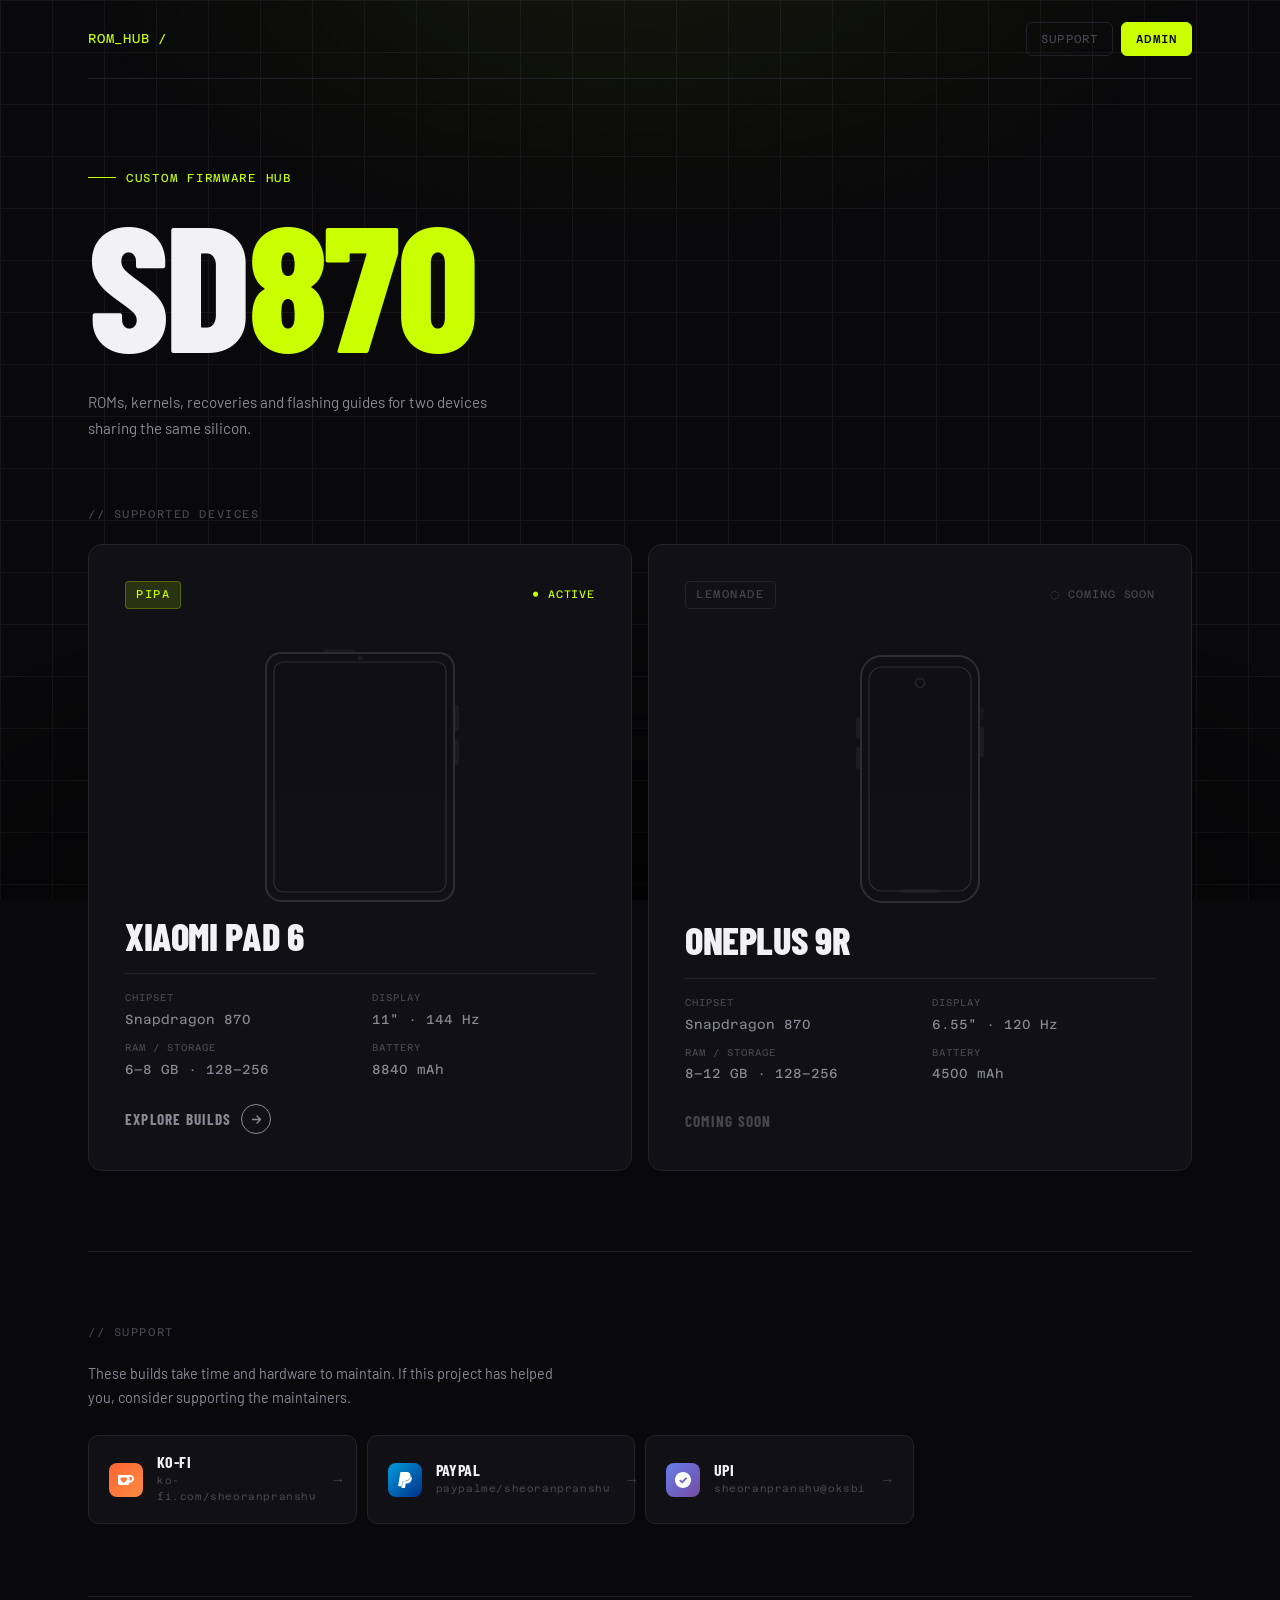
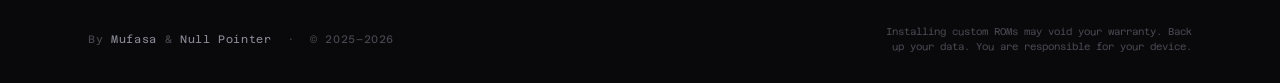
==== index.html @ 05405895 "Add files via upload" ====
<!DOCTYPE html>
<html lang="en">
<head>
    <meta charset="UTF-8">
    <meta name="viewport" content="width=device-width, initial-scale=1.0">
    <meta name="description" content="Custom ROM firmware hub for Xiaomi Pad 6 and OnePlus 9R — ROMs, kernels, recoveries, and guides.">
    <title>Custom ROM Hub · pipa &amp; lemonade</title>
    <link rel="preconnect" href="https://fonts.googleapis.com">
    <link rel="preconnect" href="https://fonts.gstatic.com" crossorigin>
    <link href="https://fonts.googleapis.com/css2?family=Barlow+Condensed:ital,wght@0,400;0,600;0,700;0,800;1,700&family=Barlow:wght@400;500&family=Azeret+Mono:wght@400;500&display=swap" rel="stylesheet">
    <style>
        :root {
            --bg:          #09090b;
            --surface:     #111115;
            --surface-2:   #18181d;
            --border:      #22222a;
            --border-2:    #2e2e38;
            --accent:      #c9ff00;
            --accent-dim:  rgba(201,255,0,0.07);
            --accent-dim2: rgba(201,255,0,0.14);
            --text:        #f2f2f5;
            --text-2:      #8a8a96;
            --text-3:      #46464f;
            --ease:        cubic-bezier(0.4,0,0.2,1);
            --radius:      14px;
        }

        *, *::before, *::after { box-sizing: border-box; margin: 0; padding: 0; }
        html { scroll-behavior: smooth; }

        body {
            background: var(--bg);
            color: var(--text);
            font-family: 'Barlow', sans-serif;
            line-height: 1.6;
            min-height: 100vh;
            overflow-x: hidden;
        }

        body::before {
            content: '';
            position: fixed; inset: 0;
            background-image:
                linear-gradient(var(--border) 1px, transparent 1px),
                linear-gradient(90deg, var(--border) 1px, transparent 1px);
            background-size: 52px 52px;
            opacity: 0.5;
            pointer-events: none;
            z-index: 0;
        }

        body::after {
            content: '';
            position: fixed; inset: 0;
            background:
                radial-gradient(ellipse 70% 50% at 50% -5%, rgba(201,255,0,0.055) 0%, transparent 65%),
                radial-gradient(ellipse 100% 60% at 50% 105%, rgba(0,0,0,0.85) 0%, transparent 70%);
            pointer-events: none;
            z-index: 0;
        }

        .wrap {
            position: relative; z-index: 1;
            max-width: 1160px;
            margin: 0 auto;
            padding: 0 28px;
        }

        /* ════ NAV ════ */
        header { border-bottom: 1px solid var(--border); }

        nav {
            display: flex;
            align-items: center;
            justify-content: space-between;
            padding: 22px 0;
        }

        .nav-logo {
            font-family: 'Azeret Mono', monospace;
            font-size: 0.8rem;
            color: var(--accent);
            text-decoration: none;
            letter-spacing: 0.06em;
        }

        .nav-right {
            display: flex;
            align-items: center;
            gap: 8px;
        }

        .nav-link {
            font-family: 'Azeret Mono', monospace;
            font-size: 0.72rem;
            color: var(--text-3);
            text-decoration: none;
            letter-spacing: 0.1em;
            text-transform: uppercase;
            padding: 7px 14px;
            border: 1px solid var(--border);
            border-radius: 6px;
            transition: all 0.2s var(--ease);
        }

        .nav-link:hover {
            color: var(--text);
            border-color: var(--border-2);
            background: var(--surface);
        }

        .nav-link.accent {
            color: var(--bg);
            background: var(--accent);
            border-color: var(--accent);
            font-weight: 500;
        }

        .nav-link.accent:hover { background: #d8ff33; border-color: #d8ff33; }

        /* ════ HERO ════ */
        .hero { padding: 80px 0 64px; }

        .hero-kicker {
            display: inline-flex;
            align-items: center;
            gap: 10px;
            font-family: 'Azeret Mono', monospace;
            font-size: 0.72rem;
            color: var(--accent);
            letter-spacing: 0.15em;
            text-transform: uppercase;
            margin-bottom: 16px;
            animation: fadeUp 0.6s var(--ease) 0.05s both;
        }

        .hero-kicker::before {
            content: '';
            display: block;
            width: 28px; height: 1px;
            background: var(--accent);
        }

        .hero-title {
            font-family: 'Barlow Condensed', sans-serif;
            font-weight: 800;
            font-size: clamp(5.5rem, 14vw, 12rem);
            line-height: 0.88;
            letter-spacing: -0.02em;
            text-transform: uppercase;
            margin-bottom: 28px;
            animation: fadeUp 0.6s var(--ease) 0.12s both;
        }

        .hero-title em {
            font-style: normal;
            color: var(--accent);
        }

        .hero-sub {
            font-size: 0.95rem;
            color: var(--text-2);
            max-width: 420px;
            line-height: 1.75;
            animation: fadeUp 0.6s var(--ease) 0.2s both;
        }

        /* ════ SECTION LABEL ════ */
        .section-eyebrow {
            font-family: 'Azeret Mono', monospace;
            font-size: 0.7rem;
            color: var(--text-3);
            letter-spacing: 0.14em;
            text-transform: uppercase;
            margin-bottom: 20px;
        }

        /* ════ DEVICE CARDS ════ */
        .devices { padding-bottom: 80px; }

        .devices-grid {
            display: grid;
            grid-template-columns: 1fr 1fr;
            gap: 16px;
        }

        .device-card {
            position: relative;
            background: var(--surface);
            border: 1px solid var(--border);
            border-radius: var(--radius);
            padding: 36px;
            text-decoration: none;
            color: inherit;
            overflow: hidden;
            display: flex;
            flex-direction: column;
            min-height: 440px;
            transition: border-color 0.3s var(--ease), box-shadow 0.3s var(--ease), transform 0.3s var(--ease);
        }

        .device-card.active { cursor: pointer; }
        .device-card.inactive { cursor: default; opacity: 0.52; }

        .device-card.active::before {
            content: '';
            position: absolute; inset: 0;
            background: var(--accent-dim);
            opacity: 0;
            transition: opacity 0.35s var(--ease);
            pointer-events: none;
        }

        .device-card.active:hover {
            border-color: var(--accent);
            box-shadow: 0 0 0 1px var(--accent), 0 16px 48px rgba(201,255,0,0.08);
            transform: translateY(-3px);
        }

        .device-card.active:hover::before { opacity: 1; }

        .device-card.active::after {
            content: '';
            position: absolute; top: 0; right: 0;
            border-style: solid;
            border-width: 0 40px 40px 0;
            border-color: transparent var(--accent) transparent transparent;
            opacity: 0;
            transition: opacity 0.3s var(--ease);
        }

        .device-card.active:hover::after { opacity: 1; }

        .card-head {
            display: flex;
            align-items: center;
            justify-content: space-between;
            margin-bottom: 28px;
            position: relative; z-index: 1;
        }

        .card-codename {
            font-family: 'Azeret Mono', monospace;
            font-size: 0.7rem;
            letter-spacing: 0.14em;
            text-transform: uppercase;
            padding: 4px 10px;
            border-radius: 4px;
            border: 1px solid rgba(201,255,0,0.25);
            color: var(--accent);
            background: var(--accent-dim2);
        }

        .inactive .card-codename {
            color: var(--text-3);
            background: transparent;
            border-color: var(--border);
        }

        .card-status {
            font-family: 'Azeret Mono', monospace;
            font-size: 0.68rem;
            letter-spacing: 0.08em;
            text-transform: uppercase;
        }

        .s-active { color: var(--accent); }
        .s-soon   { color: var(--text-3); }

        /* ── Device image ── */
        .card-visual {
            flex: 1;
            display: flex;
            align-items: center;
            justify-content: center;
            position: relative; z-index: 1;
            padding: 12px 0;
            min-height: 180px;
        }

        /*
         * DEVICE IMAGE PLACEMENT
         * ─────────────────────
         * pipa    → assets/images/pipa.png
         *           transparent PNG, ~400×500 px, portrait
         * lemonade→ assets/images/lemonade.png
         *           transparent PNG, ~300×500 px, portrait
         *
         * The SVG silhouette renders automatically if the image
         * is missing or fails to load.
         */
        .card-visual img {
            max-height: 190px;
            width: auto;
            object-fit: contain;
            transition: transform 0.4s var(--ease), filter 0.4s var(--ease);
            filter: drop-shadow(0 8px 24px rgba(0,0,0,0.5));
            display: none; /* hidden until loaded */
        }

        .card-visual img.loaded { display: block; }

        .device-card.active:hover .card-visual img {
            transform: scale(1.05) translateY(-4px);
            filter: drop-shadow(0 16px 32px rgba(201,255,0,0.12));
        }

        .card-visual .fallback-svg {
            opacity: 0.12;
            transition: opacity 0.35s var(--ease), transform 0.35s var(--ease);
        }

        .card-visual img.loaded ~ .fallback-svg { display: none; }

        .device-card.active:hover .fallback-svg {
            opacity: 0.28;
            transform: scale(1.04);
        }

        /* ── Card body ── */
        .card-body { position: relative; z-index: 1; }

        .card-name {
            font-family: 'Barlow Condensed', sans-serif;
            font-size: clamp(1.9rem, 3vw, 2.6rem);
            font-weight: 800;
            text-transform: uppercase;
            letter-spacing: -0.01em;
            line-height: 1;
            margin-bottom: 18px;
        }

        .card-specs {
            display: grid;
            grid-template-columns: 1fr 1fr;
            gap: 10px 24px;
            margin-bottom: 24px;
            padding-top: 16px;
            border-top: 1px solid var(--border);
        }

        .spec-item { display: flex; flex-direction: column; gap: 3px; }

        .spec-k {
            font-family: 'Azeret Mono', monospace;
            font-size: 0.62rem;
            color: var(--text-3);
            letter-spacing: 0.1em;
            text-transform: uppercase;
        }

        .spec-v {
            font-family: 'Azeret Mono', monospace;
            font-size: 0.82rem;
            color: var(--text-2);
        }

        .card-cta {
            display: inline-flex;
            align-items: center;
            gap: 10px;
            font-family: 'Barlow Condensed', sans-serif;
            font-size: 0.95rem;
            font-weight: 700;
            text-transform: uppercase;
            letter-spacing: 0.08em;
            color: var(--text-2);
            transition: color 0.25s var(--ease), gap 0.25s var(--ease);
        }

        .device-card.active:hover .card-cta { color: var(--accent); gap: 16px; }

        .cta-circle {
            width: 30px; height: 30px;
            border: 1px solid currentColor;
            border-radius: 50%;
            display: flex; align-items: center; justify-content: center;
            transition: background 0.25s var(--ease), border-color 0.25s var(--ease);
        }

        .device-card.active:hover .cta-circle {
            background: var(--accent);
            border-color: var(--accent);
            color: #000;
        }

        /* ════ SUPPORT ════ */
        .support {
            border-top: 1px solid var(--border);
            padding: 72px 0;
        }

        .support-desc {
            font-size: 0.9rem;
            color: var(--text-2);
            margin-bottom: 24px;
            max-width: 480px;
            line-height: 1.7;
        }

        .support-grid {
            display: grid;
            grid-template-columns: repeat(auto-fill, minmax(252px, 1fr));
            gap: 10px;
        }

        .support-link {
            display: flex;
            align-items: center;
            gap: 14px;
            padding: 18px 20px;
            background: var(--surface);
            border: 1px solid var(--border);
            border-radius: 10px;
            text-decoration: none;
            color: inherit;
            cursor: pointer;
            transition: border-color 0.2s var(--ease), background 0.2s var(--ease), transform 0.2s var(--ease);
        }

        .support-link:hover {
            border-color: var(--accent);
            background: var(--accent-dim);
            transform: translateX(3px);
        }

        .support-icon {
            width: 34px; height: 34px;
            border-radius: 8px;
            display: flex; align-items: center; justify-content: center;
            flex-shrink: 0;
        }

        .icon-upi    { background: linear-gradient(135deg,#667eea,#764ba2); color:#fff; }
        .icon-kofi   { background: linear-gradient(135deg,#ff6433,#ff8c42); color:#fff; }
        .icon-paypal { background: linear-gradient(135deg,#009cde,#003087); color:#fff; }

        .support-info { flex: 1; }

        .support-name {
            font-family: 'Barlow Condensed', sans-serif;
            font-size: 1rem;
            font-weight: 700;
            text-transform: uppercase;
            letter-spacing: 0.03em;
            line-height: 1;
            margin-bottom: 3px;
        }

        .support-type {
            font-family: 'Azeret Mono', monospace;
            font-size: 0.63rem;
            color: var(--text-3);
            letter-spacing: 0.06em;
        }

        .support-arrow {
            color: var(--text-3);
            font-size: 0.9rem;
            transition: transform 0.2s var(--ease), color 0.2s var(--ease);
        }

        .support-link:hover .support-arrow { transform: translateX(4px); color: var(--accent); }

        /* ════ FOOTER ════ */
        footer {
            border-top: 1px solid var(--border);
            padding: 28px 0;
            display: flex;
            align-items: center;
            justify-content: space-between;
        }

        .foot-text {
            font-family: 'Azeret Mono', monospace;
            font-size: 0.68rem;
            color: var(--text-3);
            letter-spacing: 0.06em;
        }

        .foot-text a { color: var(--text-2); text-decoration: none; transition: color 0.2s; }
        .foot-text a:hover { color: var(--text); }

        .foot-disclaimer {
            font-family: 'Azeret Mono', monospace;
            font-size: 0.62rem;
            color: var(--text-3);
            max-width: 320px;
            text-align: right;
            line-height: 1.5;
        }

        /* ════ ANIMATIONS ════ */
        @keyframes fadeUp {
            from { opacity: 0; transform: translateY(22px); }
            to   { opacity: 1; transform: translateY(0); }
        }

        .anim-1 { animation: fadeUp 0.55s var(--ease) 0.30s both; }
        .anim-2 { animation: fadeUp 0.55s var(--ease) 0.42s both; }
        .anim-3 { animation: fadeUp 0.55s var(--ease) 0.54s both; }

        /* ════ RESPONSIVE ════ */
        @media (max-width: 720px) {
            .devices-grid { grid-template-columns: 1fr; }
            .hero { padding: 48px 0 40px; }
            .devices { padding-bottom: 56px; }
            .nav-link:not(.accent) { display: none; }
            footer { flex-direction: column; gap: 10px; text-align: center; }
            .foot-disclaimer { text-align: center; max-width: 100%; }
        }

        @media (max-width: 480px) {
            .wrap { padding: 0 18px; }
            .device-card { padding: 24px; min-height: 360px; }
            .hero-title { font-size: 4.8rem; }
        }
    </style>
</head>
<body>

<div class="wrap">

    <header>
        <nav>
            <a href="/" class="nav-logo">ROM_HUB /</a>
            <div class="nav-right">
                <a href="#support" class="nav-link">Support</a>
                <a href="admin/index.html" class="nav-link accent">Admin</a>
            </div>
        </nav>
    </header>

    <!-- HERO -->
    <section class="hero">
        <p class="hero-kicker">Custom Firmware Hub</p>
        <h1 class="hero-title">SD<em>870</em></h1>
        <p class="hero-sub">
            ROMs, kernels, recoveries and flashing guides
            for two devices sharing the same silicon.
        </p>
    </section>

    <!-- DEVICE CARDS -->
    <section class="devices">
        <p class="section-eyebrow anim-1">// Supported Devices</p>
        <div class="devices-grid">

            <!-- PIPA -->
            <a href="pipa/index.html" class="device-card active anim-2">
                <div class="card-head">
                    <span class="card-codename">pipa</span>
                    <span class="card-status s-active">● Active</span>
                </div>

                <div class="card-visual">
                    <img src="assets/images/pipa.png" alt="Xiaomi Pad 6"
                         onload="this.classList.add('loaded')"
                         onerror="this.style.display='none'">
                    <svg class="fallback-svg" width="200" height="256" viewBox="0 0 200 256" fill="none">
                        <rect x="6" y="4" width="188" height="248" rx="15" stroke="white" stroke-width="2"/>
                        <rect x="14" y="13" width="172" height="230" rx="9" stroke="white" stroke-width="1.2"/>
                        <circle cx="100" cy="9" r="2.5" fill="white" opacity="0.5"/>
                        <rect x="194" y="56" width="5" height="26" rx="2.5" fill="white" opacity="0.4"/>
                        <rect x="194" y="90" width="5" height="26" rx="2.5" fill="white" opacity="0.4"/>
                        <rect x="64" y="0" width="30" height="4" rx="2" fill="white" opacity="0.3"/>
                    </svg>
                </div>

                <div class="card-body">
                    <h2 class="card-name">Xiaomi Pad 6</h2>
                    <div class="card-specs">
                        <div class="spec-item">
                            <span class="spec-k">Chipset</span>
                            <span class="spec-v">Snapdragon 870</span>
                        </div>
                        <div class="spec-item">
                            <span class="spec-k">Display</span>
                            <span class="spec-v">11" · 144 Hz</span>
                        </div>
                        <div class="spec-item">
                            <span class="spec-k">RAM / Storage</span>
                            <span class="spec-v">6–8 GB · 128–256</span>
                        </div>
                        <div class="spec-item">
                            <span class="spec-k">Battery</span>
                            <span class="spec-v">8840 mAh</span>
                        </div>
                    </div>
                    <span class="card-cta">
                        Explore Builds
                        <span class="cta-circle">
                            <svg width="11" height="11" viewBox="0 0 11 11" fill="none">
                                <path d="M1.5 5.5H9.5M9.5 5.5L6 2M9.5 5.5L6 9" stroke="currentColor" stroke-width="1.4" stroke-linecap="round" stroke-linejoin="round"/>
                            </svg>
                        </span>
                    </span>
                </div>
            </a>

            <!-- LEMONADE -->
            <div class="device-card inactive anim-3">
                <div class="card-head">
                    <span class="card-codename">lemonade</span>
                    <span class="card-status s-soon">◌ Coming Soon</span>
                </div>

                <div class="card-visual">
                    <img src="assets/images/lemonade.png" alt="OnePlus 9R"
                         onload="this.classList.add('loaded')"
                         onerror="this.style.display='none'">
                    <svg class="fallback-svg" width="128" height="256" viewBox="0 0 128 256" fill="none">
                        <rect x="5" y="5" width="118" height="246" rx="21" stroke="white" stroke-width="2"/>
                        <rect x="13" y="16" width="102" height="224" rx="13" stroke="white" stroke-width="1.2"/>
                        <circle cx="64" cy="32" r="4.5" stroke="white" stroke-width="1.2"/>
                        <rect x="43" y="238" width="42" height="4" rx="2" fill="white" opacity="0.3"/>
                        <rect x="0" y="66" width="4" height="22" rx="2" fill="white" opacity="0.4"/>
                        <rect x="0" y="96" width="4" height="22" rx="2" fill="white" opacity="0.4"/>
                        <rect x="124" y="76" width="4" height="30" rx="2" fill="white" opacity="0.4"/>
                        <rect x="124" y="56" width="4" height="13" rx="2" fill="white" opacity="0.22"/>
                    </svg>
                </div>

                <div class="card-body">
                    <h2 class="card-name">OnePlus 9R</h2>
                    <div class="card-specs">
                        <div class="spec-item">
                            <span class="spec-k">Chipset</span>
                            <span class="spec-v">Snapdragon 870</span>
                        </div>
                        <div class="spec-item">
                            <span class="spec-k">Display</span>
                            <span class="spec-v">6.55" · 120 Hz</span>
                        </div>
                        <div class="spec-item">
                            <span class="spec-k">RAM / Storage</span>
                            <span class="spec-v">8–12 GB · 128–256</span>
                        </div>
                        <div class="spec-item">
                            <span class="spec-k">Battery</span>
                            <span class="spec-v">4500 mAh</span>
                        </div>
                    </div>
                    <span class="card-cta" style="color:var(--text-3)">Coming Soon</span>
                </div>
            </div>

        </div>
    </section>

    <!-- SUPPORT -->
    <section class="support" id="support">
        <p class="section-eyebrow">// Support</p>
        <p class="support-desc">
            These builds take time and hardware to maintain.
            If this project has helped you, consider supporting the maintainers.
        </p>
        <div class="support-grid">

            <a href="https://ko-fi.com/sheoranpranshu" target="_blank" rel="noopener" class="support-link">
                <div class="support-icon icon-kofi">
                    <svg width="16" height="16" viewBox="0 0 24 24" fill="currentColor"><path d="M23.881 8.948c-.773-4.085-4.859-4.593-4.859-4.593H.723c-.604 0-.679.798-.679.798s-.082 7.324-.022 11.822c.164 2.424 2.586 2.672 2.586 2.672s8.267-.023 11.966-.049c2.438-.426 2.683-2.566 2.658-3.734 4.352.24 7.422-2.831 6.649-6.916zm-11.062 3.511c-1.246 1.453-4.011 3.976-4.011 3.976s-.121.119-.31.023c-.076-.057-.108-.09-.108-.09-.443-.441-3.368-3.049-4.034-3.954-.709-.965-1.041-2.7-.091-3.71.951-1.01 3.005-1.086 4.363.407 0 0 1.565-1.782 3.468-.963 1.904.82 1.832 3.011.723 4.311zm6.173.478c-.928.116-1.682.028-1.682.028V7.284h1.77s1.971.551 1.971 2.638c0 1.913-.985 2.67-2.059 3.015z"/></svg>
                </div>
                <div class="support-info">
                    <div class="support-name">Ko-fi</div>
                    <div class="support-type">ko-fi.com/sheoranpranshu</div>
                </div>
                <span class="support-arrow">→</span>
            </a>

            <a href="https://www.paypal.com/paypalme/sheoranpranshu" target="_blank" rel="noopener" class="support-link">
                <div class="support-icon icon-paypal">
                    <svg width="16" height="16" viewBox="0 0 24 24" fill="currentColor"><path d="M7.076 21.337H2.47a.641.641 0 0 1-.633-.74L4.944.901C5.026.382 5.474 0 5.998 0h7.46c2.57 0 4.578.543 5.69 1.81 1.01 1.15 1.304 2.42 1.012 4.287-.023.143-.047.288-.077.437-.983 5.05-4.349 6.797-8.647 6.797h-2.19c-.524 0-.968.382-1.05.9l-1.12 7.106zm14.146-14.42a3.35 3.35 0 0 0-.607-.541c-.013.076-.026.175-.041.254-.93 4.778-4.005 7.201-9.138 7.201h-2.19a.563.563 0 0 0-.556.479l-1.187 7.527h-.506l-.24 1.516a.56.56 0 0 0 .554.647h3.882c.46 0 .85-.334.922-.788.06-.26.76-4.852.816-5.09a.932.932 0 0 1 .923-.788h.58c3.76 0 6.705-1.528 7.565-5.946.36-1.847.174-3.388-.777-4.471z"/></svg>
                </div>
                <div class="support-info">
                    <div class="support-name">PayPal</div>
                    <div class="support-type">paypalme/sheoranpranshu</div>
                </div>
                <span class="support-arrow">→</span>
            </a>

            <a href="#" class="support-link" id="upi-btn">
                <div class="support-icon icon-upi">
                    <svg width="16" height="16" viewBox="0 0 24 24" fill="currentColor"><path d="M12 0C5.373 0 0 5.373 0 12s5.373 12 12 12 12-5.373 12-12S18.627 0 12 0zm-1.25 17.292l-4.5-4.364 1.857-1.858 2.643 2.506 5.643-5.784 1.857 1.857-7.5 7.643z"/></svg>
                </div>
                <div class="support-info">
                    <div class="support-name">UPI</div>
                    <div class="support-type">sheoranpranshu@oksbi</div>
                </div>
                <span class="support-arrow">→</span>
            </a>

        </div>
    </section>

    <!-- FOOTER -->
    <footer>
        <span class="foot-text">
            By <a href="https://t.me/SCARFACEE_01" target="_blank" rel="noopener">Mufasa</a>
            &amp; <a href="#" target="_blank" rel="noopener">Null Pointer</a>
            &nbsp;·&nbsp; &copy; 2025–2026
        </span>
        <span class="foot-disclaimer">
            Installing custom ROMs may void your warranty.
            Back up your data. You are responsible for your device.
        </span>
    </footer>

</div>

<script>
    document.getElementById('upi-btn').addEventListener('click', e => {
        e.preventDefault();
        window.location.href = 'upi://pay?pa=sheoranpranshu@oksbi&pn=Mufasa';
    });
</script>

</body>
</html>
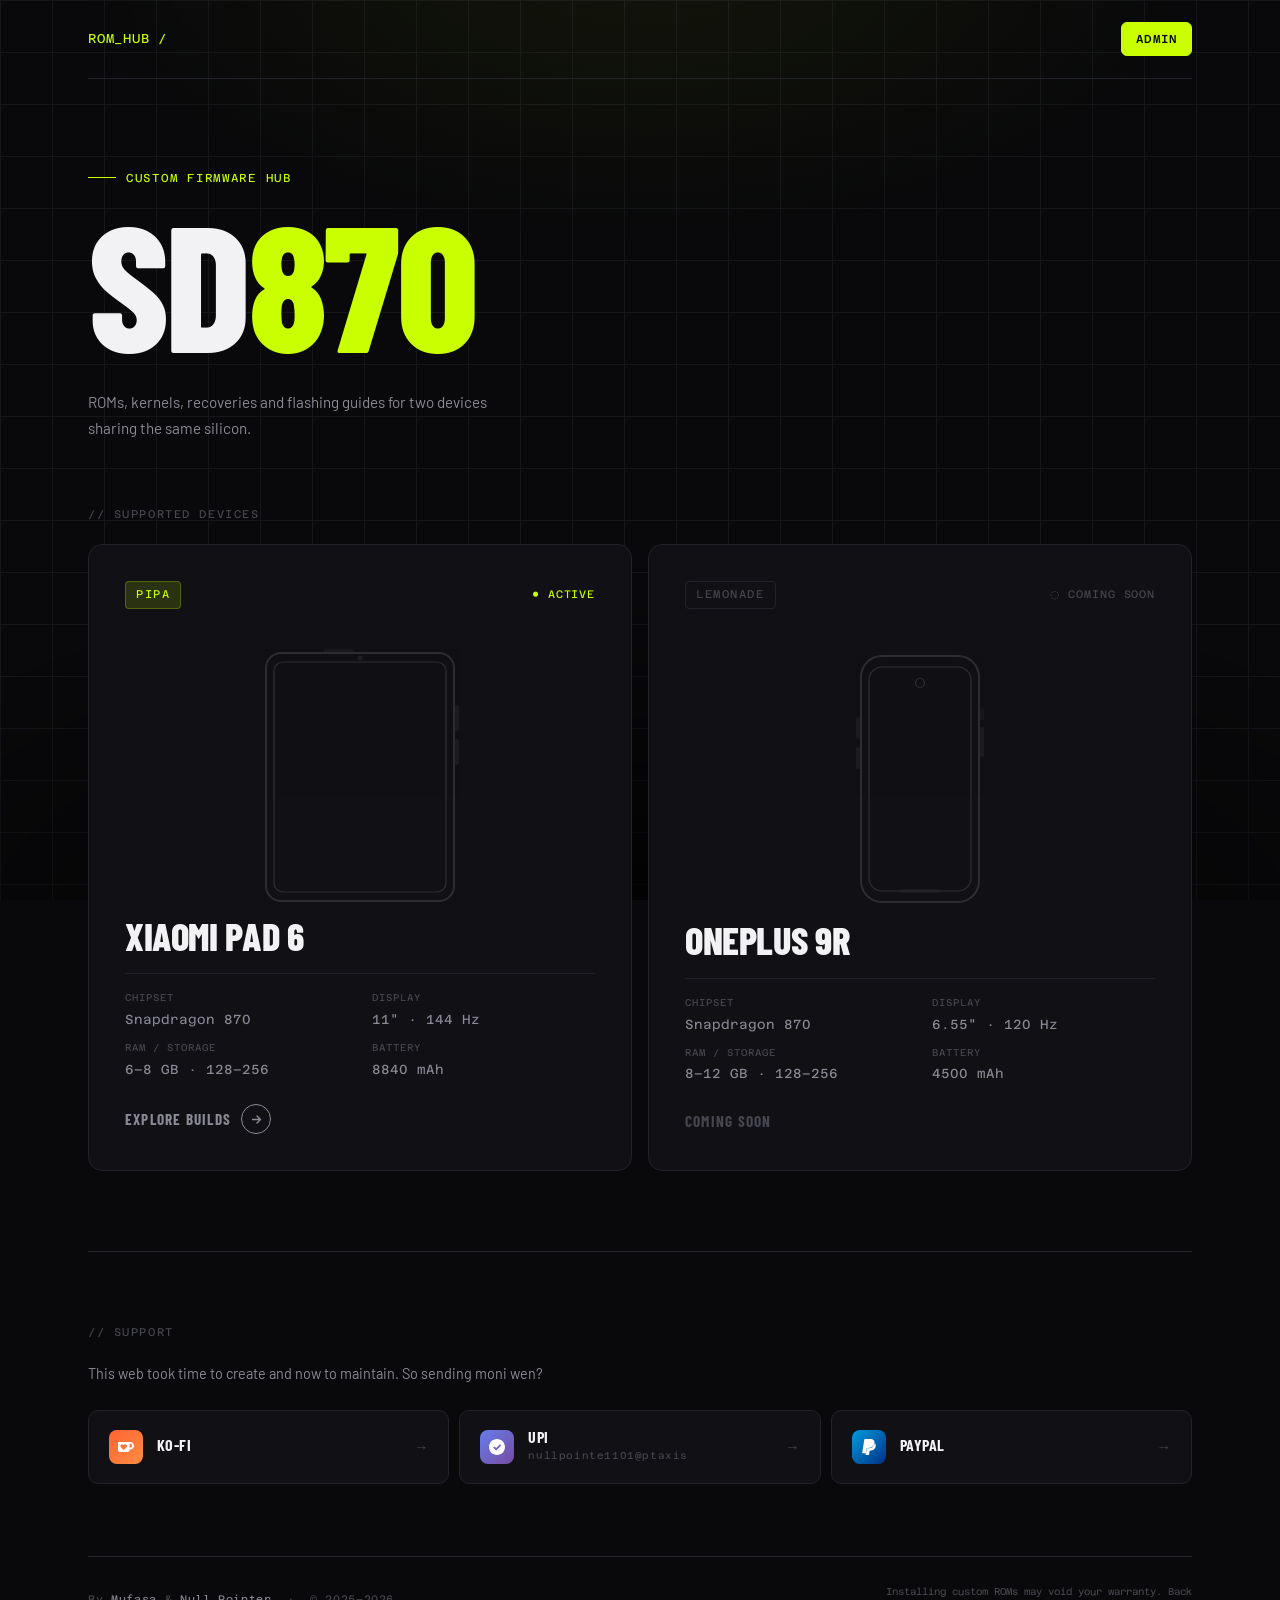
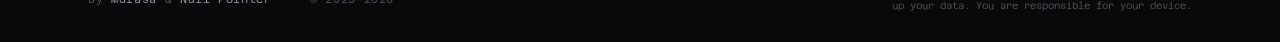
==== commit d7ccc8ef: "Add pipa page" ====
--- a/index.html
+++ b/index.html
@@ -267,7 +267,6 @@
         .s-active { color: var(--accent); }
         .s-soon   { color: var(--text-3); }
 
-        /* ── Device image ── */
         .card-visual {
             flex: 1;
             display: flex;
@@ -278,24 +277,13 @@
             min-height: 180px;
         }
 
-        /*
-         * DEVICE IMAGE PLACEMENT
-         * ─────────────────────
-         * pipa    → assets/images/pipa.png
-         *           transparent PNG, ~400×500 px, portrait
-         * lemonade→ assets/images/lemonade.png
-         *           transparent PNG, ~300×500 px, portrait
-         *
-         * The SVG silhouette renders automatically if the image
-         * is missing or fails to load.
-         */
         .card-visual img {
             max-height: 190px;
             width: auto;
             object-fit: contain;
             transition: transform 0.4s var(--ease), filter 0.4s var(--ease);
             filter: drop-shadow(0 8px 24px rgba(0,0,0,0.5));
-            display: none; /* hidden until loaded */
+            display: none;
         }
 
         .card-visual img.loaded { display: block; }
@@ -317,7 +305,6 @@
             transform: scale(1.04);
         }
 
-        /* ── Card body ── */
         .card-body { position: relative; z-index: 1; }
 
         .card-name {
@@ -400,7 +387,7 @@
 
         .support-grid {
             display: grid;
-            grid-template-columns: repeat(auto-fill, minmax(252px, 1fr));
+            grid-template-columns: repeat(3, 1fr);
             gap: 10px;
         }
 
@@ -415,6 +402,7 @@
             text-decoration: none;
             color: inherit;
             cursor: pointer;
+            min-width: 0;
             transition: border-color 0.2s var(--ease), background 0.2s var(--ease), transform 0.2s var(--ease);
         }
 
@@ -435,7 +423,10 @@
         .icon-kofi   { background: linear-gradient(135deg,#ff6433,#ff8c42); color:#fff; }
         .icon-paypal { background: linear-gradient(135deg,#009cde,#003087); color:#fff; }
 
-        .support-info { flex: 1; }
+        .support-info {
+            flex: 1;
+            min-width: 0;
+        }
 
         .support-name {
             font-family: 'Barlow Condensed', sans-serif;
@@ -452,11 +443,15 @@
             font-size: 0.63rem;
             color: var(--text-3);
             letter-spacing: 0.06em;
+            overflow: hidden;
+            text-overflow: ellipsis;
+            white-space: nowrap;
         }
 
         .support-arrow {
             color: var(--text-3);
             font-size: 0.9rem;
+            flex-shrink: 0;
             transition: transform 0.2s var(--ease), color 0.2s var(--ease);
         }
 
@@ -505,9 +500,9 @@
             .devices-grid { grid-template-columns: 1fr; }
             .hero { padding: 48px 0 40px; }
             .devices { padding-bottom: 56px; }
-            .nav-link:not(.accent) { display: none; }
             footer { flex-direction: column; gap: 10px; text-align: center; }
             .foot-disclaimer { text-align: center; max-width: 100%; }
+            .support-grid { grid-template-columns: 1fr; }
         }
 
         @media (max-width: 480px) {
@@ -525,7 +520,6 @@
         <nav>
             <a href="/" class="nav-logo">ROM_HUB /</a>
             <div class="nav-right">
-                <a href="#support" class="nav-link">Support</a>
                 <a href="admin/index.html" class="nav-link accent">Admin</a>
             </div>
         </nav>
@@ -552,7 +546,6 @@
                     <span class="card-codename">pipa</span>
                     <span class="card-status s-active">● Active</span>
                 </div>
-
                 <div class="card-visual">
                     <img src="assets/images/pipa.png" alt="Xiaomi Pad 6"
                          onload="this.classList.add('loaded')"
@@ -566,7 +559,6 @@
                         <rect x="64" y="0" width="30" height="4" rx="2" fill="white" opacity="0.3"/>
                     </svg>
                 </div>
-
                 <div class="card-body">
                     <h2 class="card-name">Xiaomi Pad 6</h2>
                     <div class="card-specs">
@@ -604,7 +596,6 @@
                     <span class="card-codename">lemonade</span>
                     <span class="card-status s-soon">◌ Coming Soon</span>
                 </div>
-
                 <div class="card-visual">
                     <img src="assets/images/lemonade.png" alt="OnePlus 9R"
                          onload="this.classList.add('loaded')"
@@ -620,7 +611,6 @@
                         <rect x="124" y="56" width="4" height="13" rx="2" fill="white" opacity="0.22"/>
                     </svg>
                 </div>
-
                 <div class="card-body">
                     <h2 class="card-name">OnePlus 9R</h2>
                     <div class="card-specs">
@@ -652,40 +642,41 @@
     <section class="support" id="support">
         <p class="section-eyebrow">// Support</p>
         <p class="support-desc">
-            These builds take time and hardware to maintain.
-            If this project has helped you, consider supporting the maintainers.
+            This web took time to create and now to maintain.
+            So sending moni wen?
         </p>
         <div class="support-grid">
 
-            <a href="https://ko-fi.com/sheoranpranshu" target="_blank" rel="noopener" class="support-link">
+            <!-- Ko-fi -->
+            <a href="https://ko-fi.com/nullpointer1101" target="_blank" rel="noopener" class="support-link">
                 <div class="support-icon icon-kofi">
                     <svg width="16" height="16" viewBox="0 0 24 24" fill="currentColor"><path d="M23.881 8.948c-.773-4.085-4.859-4.593-4.859-4.593H.723c-.604 0-.679.798-.679.798s-.082 7.324-.022 11.822c.164 2.424 2.586 2.672 2.586 2.672s8.267-.023 11.966-.049c2.438-.426 2.683-2.566 2.658-3.734 4.352.24 7.422-2.831 6.649-6.916zm-11.062 3.511c-1.246 1.453-4.011 3.976-4.011 3.976s-.121.119-.31.023c-.076-.057-.108-.09-.108-.09-.443-.441-3.368-3.049-4.034-3.954-.709-.965-1.041-2.7-.091-3.71.951-1.01 3.005-1.086 4.363.407 0 0 1.565-1.782 3.468-.963 1.904.82 1.832 3.011.723 4.311zm6.173.478c-.928.116-1.682.028-1.682.028V7.284h1.77s1.971.551 1.971 2.638c0 1.913-.985 2.67-2.059 3.015z"/></svg>
                 </div>
                 <div class="support-info">
                     <div class="support-name">Ko-fi</div>
-                    <div class="support-type">ko-fi.com/sheoranpranshu</div>
                 </div>
                 <span class="support-arrow">→</span>
             </a>
 
+            <!-- UPI -->
+            <a href="#" class="support-link" id="upi-btn">
+                <div class="support-icon icon-upi">
+                    <svg width="16" height="16" viewBox="0 0 24 24" fill="currentColor"><path d="M12 0C5.373 0 0 5.373 0 12s5.373 12 12 12 12-5.373 12-12S18.627 0 12 0zm-1.25 17.292l-4.5-4.364 1.857-1.858 2.643 2.506 5.643-5.784 1.857 1.857-7.5 7.643z"/></svg>
+                </div>
+                <div class="support-info">
+                    <div class="support-name">UPI</div>
+                    <div class="support-type">nullpointe1101@ptaxis</div>
+                </div>
+                <span class="support-arrow">→</span>
+            </a>
+
+            <!-- PayPal -->
             <a href="https://www.paypal.com/paypalme/sheoranpranshu" target="_blank" rel="noopener" class="support-link">
                 <div class="support-icon icon-paypal">
                     <svg width="16" height="16" viewBox="0 0 24 24" fill="currentColor"><path d="M7.076 21.337H2.47a.641.641 0 0 1-.633-.74L4.944.901C5.026.382 5.474 0 5.998 0h7.46c2.57 0 4.578.543 5.69 1.81 1.01 1.15 1.304 2.42 1.012 4.287-.023.143-.047.288-.077.437-.983 5.05-4.349 6.797-8.647 6.797h-2.19c-.524 0-.968.382-1.05.9l-1.12 7.106zm14.146-14.42a3.35 3.35 0 0 0-.607-.541c-.013.076-.026.175-.041.254-.93 4.778-4.005 7.201-9.138 7.201h-2.19a.563.563 0 0 0-.556.479l-1.187 7.527h-.506l-.24 1.516a.56.56 0 0 0 .554.647h3.882c.46 0 .85-.334.922-.788.06-.26.76-4.852.816-5.09a.932.932 0 0 1 .923-.788h.58c3.76 0 6.705-1.528 7.565-5.946.36-1.847.174-3.388-.777-4.471z"/></svg>
                 </div>
                 <div class="support-info">
                     <div class="support-name">PayPal</div>
-                    <div class="support-type">paypalme/sheoranpranshu</div>
-                </div>
-                <span class="support-arrow">→</span>
-            </a>
-
-            <a href="#" class="support-link" id="upi-btn">
-                <div class="support-icon icon-upi">
-                    <svg width="16" height="16" viewBox="0 0 24 24" fill="currentColor"><path d="M12 0C5.373 0 0 5.373 0 12s5.373 12 12 12 12-5.373 12-12S18.627 0 12 0zm-1.25 17.292l-4.5-4.364 1.857-1.858 2.643 2.506 5.643-5.784 1.857 1.857-7.5 7.643z"/></svg>
-                </div>
-                <div class="support-info">
-                    <div class="support-name">UPI</div>
-                    <div class="support-type">sheoranpranshu@oksbi</div>
                 </div>
                 <span class="support-arrow">→</span>
             </a>
@@ -696,8 +687,8 @@
     <!-- FOOTER -->
     <footer>
         <span class="foot-text">
-            By <a href="https://t.me/SCARFACEE_01" target="_blank" rel="noopener">Mufasa</a>
-            &amp; <a href="#" target="_blank" rel="noopener">Null Pointer</a>
+            By <a href="https://mufasaxz.vercel.app" target="_blank" rel="noopener">Mufasa</a>
+            &amp; <a href="https://glitchwraith.vercel.app" target="_blank" rel="noopener">Null Pointer</a>
             &nbsp;·&nbsp; &copy; 2025–2026
         </span>
         <span class="foot-disclaimer">
@@ -711,7 +702,7 @@
 <script>
     document.getElementById('upi-btn').addEventListener('click', e => {
         e.preventDefault();
-        window.location.href = 'upi://pay?pa=sheoranpranshu@oksbi&pn=Mufasa';
+        window.location.href = 'upi://pay?pa=nullpointe1101@ptaxis&pn=NullPointer';
     });
 </script>
 
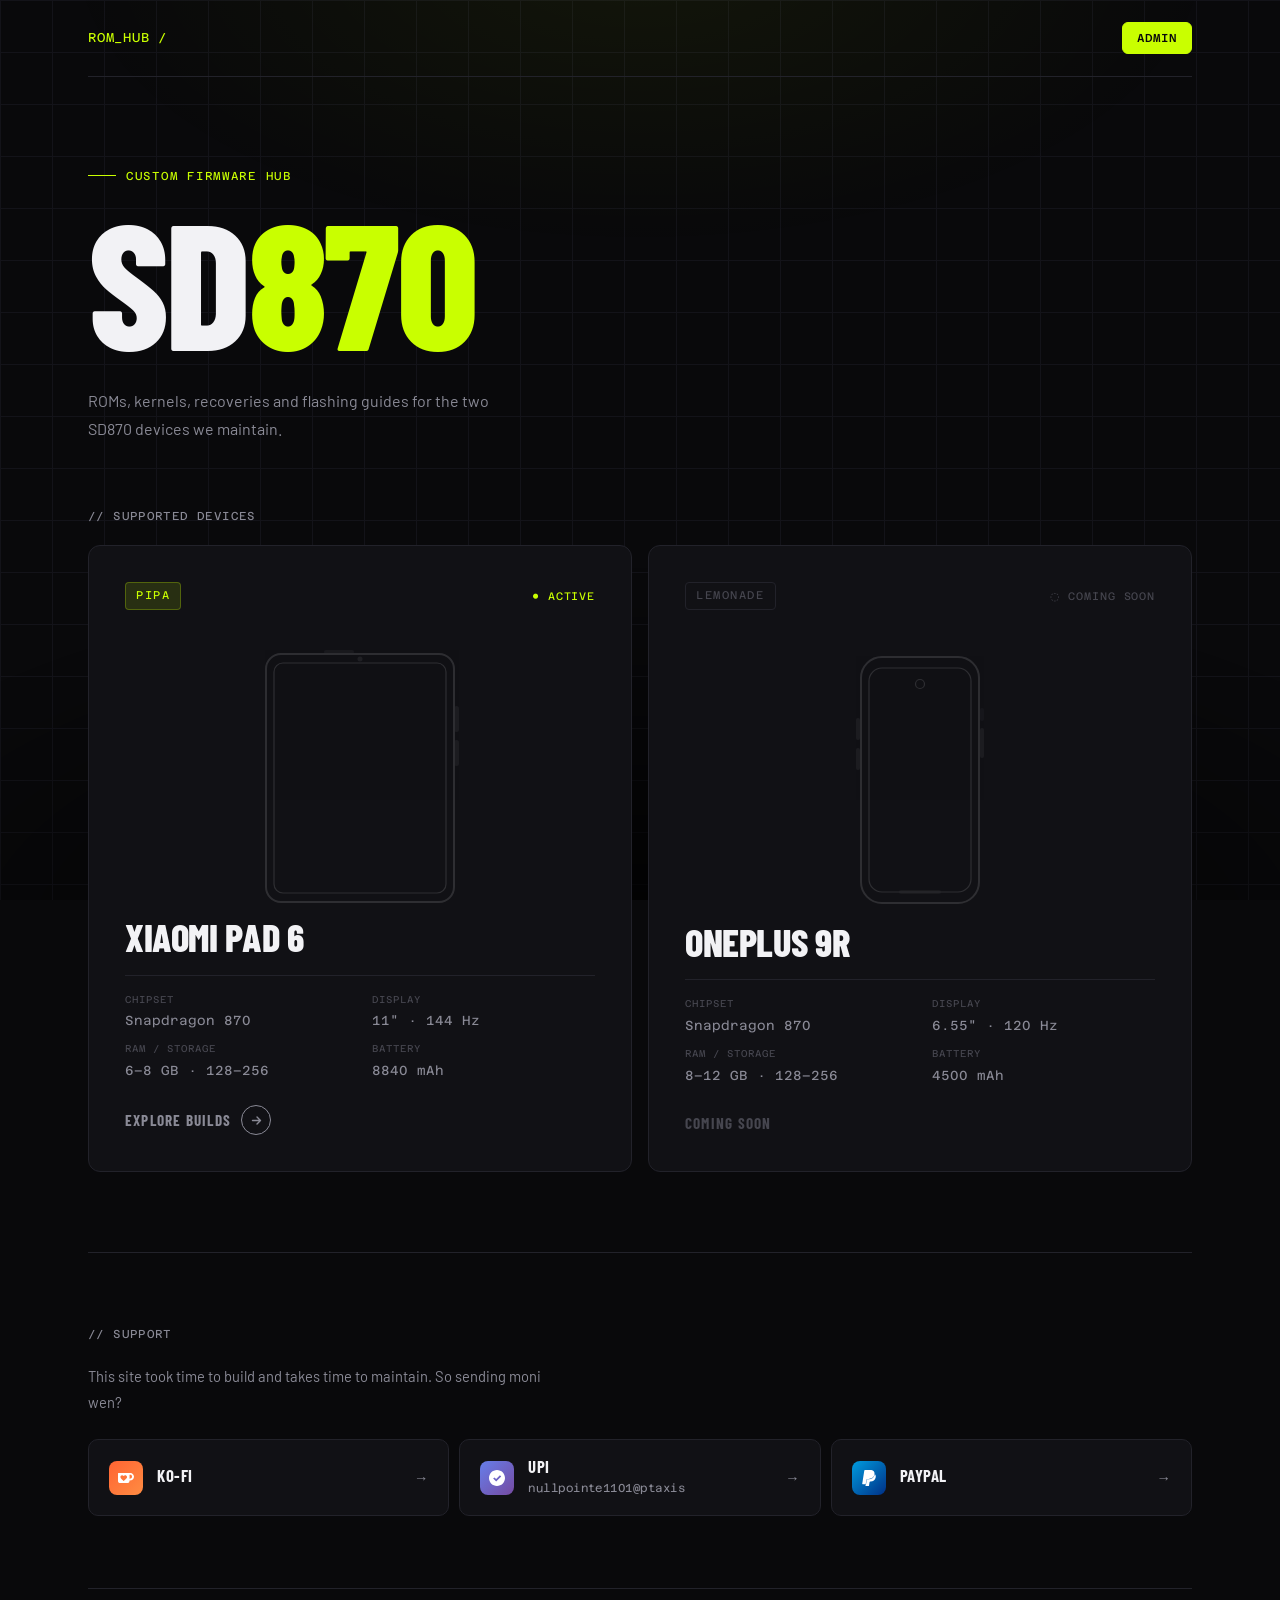
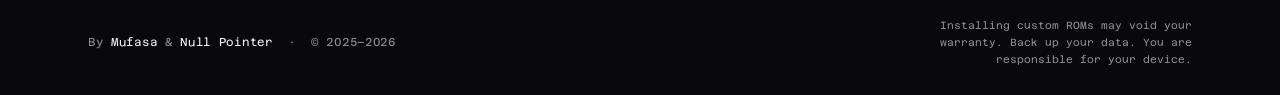
==== commit 87e6eac8: "Use separate files for css & misc. update" ====
--- a/index.html
+++ b/index.html
@@ -8,509 +8,8 @@
     <link rel="preconnect" href="https://fonts.googleapis.com">
     <link rel="preconnect" href="https://fonts.gstatic.com" crossorigin>
     <link href="https://fonts.googleapis.com/css2?family=Barlow+Condensed:ital,wght@0,400;0,600;0,700;0,800;1,700&family=Barlow:wght@400;500&family=Azeret+Mono:wght@400;500&display=swap" rel="stylesheet">
-    <style>
-        :root {
-            --bg:          #09090b;
-            --surface:     #111115;
-            --surface-2:   #18181d;
-            --border:      #22222a;
-            --border-2:    #2e2e38;
-            --accent:      #c9ff00;
-            --accent-dim:  rgba(201,255,0,0.07);
-            --accent-dim2: rgba(201,255,0,0.14);
-            --text:        #f2f2f5;
-            --text-2:      #8a8a96;
-            --text-3:      #46464f;
-            --ease:        cubic-bezier(0.4,0,0.2,1);
-            --radius:      14px;
-        }
-
-        *, *::before, *::after { box-sizing: border-box; margin: 0; padding: 0; }
-        html { scroll-behavior: smooth; }
-
-        body {
-            background: var(--bg);
-            color: var(--text);
-            font-family: 'Barlow', sans-serif;
-            line-height: 1.6;
-            min-height: 100vh;
-            overflow-x: hidden;
-        }
-
-        body::before {
-            content: '';
-            position: fixed; inset: 0;
-            background-image:
-                linear-gradient(var(--border) 1px, transparent 1px),
-                linear-gradient(90deg, var(--border) 1px, transparent 1px);
-            background-size: 52px 52px;
-            opacity: 0.5;
-            pointer-events: none;
-            z-index: 0;
-        }
-
-        body::after {
-            content: '';
-            position: fixed; inset: 0;
-            background:
-                radial-gradient(ellipse 70% 50% at 50% -5%, rgba(201,255,0,0.055) 0%, transparent 65%),
-                radial-gradient(ellipse 100% 60% at 50% 105%, rgba(0,0,0,0.85) 0%, transparent 70%);
-            pointer-events: none;
-            z-index: 0;
-        }
-
-        .wrap {
-            position: relative; z-index: 1;
-            max-width: 1160px;
-            margin: 0 auto;
-            padding: 0 28px;
-        }
-
-        /* ════ NAV ════ */
-        header { border-bottom: 1px solid var(--border); }
-
-        nav {
-            display: flex;
-            align-items: center;
-            justify-content: space-between;
-            padding: 22px 0;
-        }
-
-        .nav-logo {
-            font-family: 'Azeret Mono', monospace;
-            font-size: 0.8rem;
-            color: var(--accent);
-            text-decoration: none;
-            letter-spacing: 0.06em;
-        }
-
-        .nav-right {
-            display: flex;
-            align-items: center;
-            gap: 8px;
-        }
-
-        .nav-link {
-            font-family: 'Azeret Mono', monospace;
-            font-size: 0.72rem;
-            color: var(--text-3);
-            text-decoration: none;
-            letter-spacing: 0.1em;
-            text-transform: uppercase;
-            padding: 7px 14px;
-            border: 1px solid var(--border);
-            border-radius: 6px;
-            transition: all 0.2s var(--ease);
-        }
-
-        .nav-link:hover {
-            color: var(--text);
-            border-color: var(--border-2);
-            background: var(--surface);
-        }
-
-        .nav-link.accent {
-            color: var(--bg);
-            background: var(--accent);
-            border-color: var(--accent);
-            font-weight: 500;
-        }
-
-        .nav-link.accent:hover { background: #d8ff33; border-color: #d8ff33; }
-
-        /* ════ HERO ════ */
-        .hero { padding: 80px 0 64px; }
-
-        .hero-kicker {
-            display: inline-flex;
-            align-items: center;
-            gap: 10px;
-            font-family: 'Azeret Mono', monospace;
-            font-size: 0.72rem;
-            color: var(--accent);
-            letter-spacing: 0.15em;
-            text-transform: uppercase;
-            margin-bottom: 16px;
-            animation: fadeUp 0.6s var(--ease) 0.05s both;
-        }
-
-        .hero-kicker::before {
-            content: '';
-            display: block;
-            width: 28px; height: 1px;
-            background: var(--accent);
-        }
-
-        .hero-title {
-            font-family: 'Barlow Condensed', sans-serif;
-            font-weight: 800;
-            font-size: clamp(5.5rem, 14vw, 12rem);
-            line-height: 0.88;
-            letter-spacing: -0.02em;
-            text-transform: uppercase;
-            margin-bottom: 28px;
-            animation: fadeUp 0.6s var(--ease) 0.12s both;
-        }
-
-        .hero-title em {
-            font-style: normal;
-            color: var(--accent);
-        }
-
-        .hero-sub {
-            font-size: 0.95rem;
-            color: var(--text-2);
-            max-width: 420px;
-            line-height: 1.75;
-            animation: fadeUp 0.6s var(--ease) 0.2s both;
-        }
-
-        /* ════ SECTION LABEL ════ */
-        .section-eyebrow {
-            font-family: 'Azeret Mono', monospace;
-            font-size: 0.7rem;
-            color: var(--text-3);
-            letter-spacing: 0.14em;
-            text-transform: uppercase;
-            margin-bottom: 20px;
-        }
-
-        /* ════ DEVICE CARDS ════ */
-        .devices { padding-bottom: 80px; }
-
-        .devices-grid {
-            display: grid;
-            grid-template-columns: 1fr 1fr;
-            gap: 16px;
-        }
-
-        .device-card {
-            position: relative;
-            background: var(--surface);
-            border: 1px solid var(--border);
-            border-radius: var(--radius);
-            padding: 36px;
-            text-decoration: none;
-            color: inherit;
-            overflow: hidden;
-            display: flex;
-            flex-direction: column;
-            min-height: 440px;
-            transition: border-color 0.3s var(--ease), box-shadow 0.3s var(--ease), transform 0.3s var(--ease);
-        }
-
-        .device-card.active { cursor: pointer; }
-        .device-card.inactive { cursor: default; opacity: 0.52; }
-
-        .device-card.active::before {
-            content: '';
-            position: absolute; inset: 0;
-            background: var(--accent-dim);
-            opacity: 0;
-            transition: opacity 0.35s var(--ease);
-            pointer-events: none;
-        }
-
-        .device-card.active:hover {
-            border-color: var(--accent);
-            box-shadow: 0 0 0 1px var(--accent), 0 16px 48px rgba(201,255,0,0.08);
-            transform: translateY(-3px);
-        }
-
-        .device-card.active:hover::before { opacity: 1; }
-
-        .device-card.active::after {
-            content: '';
-            position: absolute; top: 0; right: 0;
-            border-style: solid;
-            border-width: 0 40px 40px 0;
-            border-color: transparent var(--accent) transparent transparent;
-            opacity: 0;
-            transition: opacity 0.3s var(--ease);
-        }
-
-        .device-card.active:hover::after { opacity: 1; }
-
-        .card-head {
-            display: flex;
-            align-items: center;
-            justify-content: space-between;
-            margin-bottom: 28px;
-            position: relative; z-index: 1;
-        }
-
-        .card-codename {
-            font-family: 'Azeret Mono', monospace;
-            font-size: 0.7rem;
-            letter-spacing: 0.14em;
-            text-transform: uppercase;
-            padding: 4px 10px;
-            border-radius: 4px;
-            border: 1px solid rgba(201,255,0,0.25);
-            color: var(--accent);
-            background: var(--accent-dim2);
-        }
-
-        .inactive .card-codename {
-            color: var(--text-3);
-            background: transparent;
-            border-color: var(--border);
-        }
-
-        .card-status {
-            font-family: 'Azeret Mono', monospace;
-            font-size: 0.68rem;
-            letter-spacing: 0.08em;
-            text-transform: uppercase;
-        }
-
-        .s-active { color: var(--accent); }
-        .s-soon   { color: var(--text-3); }
-
-        .card-visual {
-            flex: 1;
-            display: flex;
-            align-items: center;
-            justify-content: center;
-            position: relative; z-index: 1;
-            padding: 12px 0;
-            min-height: 180px;
-        }
-
-        .card-visual img {
-            max-height: 190px;
-            width: auto;
-            object-fit: contain;
-            transition: transform 0.4s var(--ease), filter 0.4s var(--ease);
-            filter: drop-shadow(0 8px 24px rgba(0,0,0,0.5));
-            display: none;
-        }
-
-        .card-visual img.loaded { display: block; }
-
-        .device-card.active:hover .card-visual img {
-            transform: scale(1.05) translateY(-4px);
-            filter: drop-shadow(0 16px 32px rgba(201,255,0,0.12));
-        }
-
-        .card-visual .fallback-svg {
-            opacity: 0.12;
-            transition: opacity 0.35s var(--ease), transform 0.35s var(--ease);
-        }
-
-        .card-visual img.loaded ~ .fallback-svg { display: none; }
-
-        .device-card.active:hover .fallback-svg {
-            opacity: 0.28;
-            transform: scale(1.04);
-        }
-
-        .card-body { position: relative; z-index: 1; }
-
-        .card-name {
-            font-family: 'Barlow Condensed', sans-serif;
-            font-size: clamp(1.9rem, 3vw, 2.6rem);
-            font-weight: 800;
-            text-transform: uppercase;
-            letter-spacing: -0.01em;
-            line-height: 1;
-            margin-bottom: 18px;
-        }
-
-        .card-specs {
-            display: grid;
-            grid-template-columns: 1fr 1fr;
-            gap: 10px 24px;
-            margin-bottom: 24px;
-            padding-top: 16px;
-            border-top: 1px solid var(--border);
-        }
-
-        .spec-item { display: flex; flex-direction: column; gap: 3px; }
-
-        .spec-k {
-            font-family: 'Azeret Mono', monospace;
-            font-size: 0.62rem;
-            color: var(--text-3);
-            letter-spacing: 0.1em;
-            text-transform: uppercase;
-        }
-
-        .spec-v {
-            font-family: 'Azeret Mono', monospace;
-            font-size: 0.82rem;
-            color: var(--text-2);
-        }
-
-        .card-cta {
-            display: inline-flex;
-            align-items: center;
-            gap: 10px;
-            font-family: 'Barlow Condensed', sans-serif;
-            font-size: 0.95rem;
-            font-weight: 700;
-            text-transform: uppercase;
-            letter-spacing: 0.08em;
-            color: var(--text-2);
-            transition: color 0.25s var(--ease), gap 0.25s var(--ease);
-        }
-
-        .device-card.active:hover .card-cta { color: var(--accent); gap: 16px; }
-
-        .cta-circle {
-            width: 30px; height: 30px;
-            border: 1px solid currentColor;
-            border-radius: 50%;
-            display: flex; align-items: center; justify-content: center;
-            transition: background 0.25s var(--ease), border-color 0.25s var(--ease);
-        }
-
-        .device-card.active:hover .cta-circle {
-            background: var(--accent);
-            border-color: var(--accent);
-            color: #000;
-        }
-
-        /* ════ SUPPORT ════ */
-        .support {
-            border-top: 1px solid var(--border);
-            padding: 72px 0;
-        }
-
-        .support-desc {
-            font-size: 0.9rem;
-            color: var(--text-2);
-            margin-bottom: 24px;
-            max-width: 480px;
-            line-height: 1.7;
-        }
-
-        .support-grid {
-            display: grid;
-            grid-template-columns: repeat(3, 1fr);
-            gap: 10px;
-        }
-
-        .support-link {
-            display: flex;
-            align-items: center;
-            gap: 14px;
-            padding: 18px 20px;
-            background: var(--surface);
-            border: 1px solid var(--border);
-            border-radius: 10px;
-            text-decoration: none;
-            color: inherit;
-            cursor: pointer;
-            min-width: 0;
-            transition: border-color 0.2s var(--ease), background 0.2s var(--ease), transform 0.2s var(--ease);
-        }
-
-        .support-link:hover {
-            border-color: var(--accent);
-            background: var(--accent-dim);
-            transform: translateX(3px);
-        }
-
-        .support-icon {
-            width: 34px; height: 34px;
-            border-radius: 8px;
-            display: flex; align-items: center; justify-content: center;
-            flex-shrink: 0;
-        }
-
-        .icon-upi    { background: linear-gradient(135deg,#667eea,#764ba2); color:#fff; }
-        .icon-kofi   { background: linear-gradient(135deg,#ff6433,#ff8c42); color:#fff; }
-        .icon-paypal { background: linear-gradient(135deg,#009cde,#003087); color:#fff; }
-
-        .support-info {
-            flex: 1;
-            min-width: 0;
-        }
-
-        .support-name {
-            font-family: 'Barlow Condensed', sans-serif;
-            font-size: 1rem;
-            font-weight: 700;
-            text-transform: uppercase;
-            letter-spacing: 0.03em;
-            line-height: 1;
-            margin-bottom: 3px;
-        }
-
-        .support-type {
-            font-family: 'Azeret Mono', monospace;
-            font-size: 0.63rem;
-            color: var(--text-3);
-            letter-spacing: 0.06em;
-            overflow: hidden;
-            text-overflow: ellipsis;
-            white-space: nowrap;
-        }
-
-        .support-arrow {
-            color: var(--text-3);
-            font-size: 0.9rem;
-            flex-shrink: 0;
-            transition: transform 0.2s var(--ease), color 0.2s var(--ease);
-        }
-
-        .support-link:hover .support-arrow { transform: translateX(4px); color: var(--accent); }
-
-        /* ════ FOOTER ════ */
-        footer {
-            border-top: 1px solid var(--border);
-            padding: 28px 0;
-            display: flex;
-            align-items: center;
-            justify-content: space-between;
-        }
-
-        .foot-text {
-            font-family: 'Azeret Mono', monospace;
-            font-size: 0.68rem;
-            color: var(--text-3);
-            letter-spacing: 0.06em;
-        }
-
-        .foot-text a { color: var(--text-2); text-decoration: none; transition: color 0.2s; }
-        .foot-text a:hover { color: var(--text); }
-
-        .foot-disclaimer {
-            font-family: 'Azeret Mono', monospace;
-            font-size: 0.62rem;
-            color: var(--text-3);
-            max-width: 320px;
-            text-align: right;
-            line-height: 1.5;
-        }
-
-        /* ════ ANIMATIONS ════ */
-        @keyframes fadeUp {
-            from { opacity: 0; transform: translateY(22px); }
-            to   { opacity: 1; transform: translateY(0); }
-        }
-
-        .anim-1 { animation: fadeUp 0.55s var(--ease) 0.30s both; }
-        .anim-2 { animation: fadeUp 0.55s var(--ease) 0.42s both; }
-        .anim-3 { animation: fadeUp 0.55s var(--ease) 0.54s both; }
-
-        /* ════ RESPONSIVE ════ */
-        @media (max-width: 720px) {
-            .devices-grid { grid-template-columns: 1fr; }
-            .hero { padding: 48px 0 40px; }
-            .devices { padding-bottom: 56px; }
-            footer { flex-direction: column; gap: 10px; text-align: center; }
-            .foot-disclaimer { text-align: center; max-width: 100%; }
-            .support-grid { grid-template-columns: 1fr; }
-        }
-
-        @media (max-width: 480px) {
-            .wrap { padding: 0 18px; }
-            .device-card { padding: 24px; min-height: 360px; }
-            .hero-title { font-size: 4.8rem; }
-        }
-    </style>
+    <link rel="stylesheet" href="css/base.css">
+    <link rel="stylesheet" href="css/home.css">
 </head>
 <body>
 
@@ -525,22 +24,19 @@
         </nav>
     </header>
 
-    <!-- HERO -->
     <section class="hero">
         <p class="hero-kicker">Custom Firmware Hub</p>
         <h1 class="hero-title">SD<em>870</em></h1>
         <p class="hero-sub">
             ROMs, kernels, recoveries and flashing guides
-            for two devices sharing the same silicon.
+            for the two SD870 devices we maintain.
         </p>
     </section>
 
-    <!-- DEVICE CARDS -->
     <section class="devices">
         <p class="section-eyebrow anim-1">// Supported Devices</p>
         <div class="devices-grid">
 
-            <!-- PIPA -->
             <a href="pipa/index.html" class="device-card active anim-2">
                 <div class="card-head">
                     <span class="card-codename">pipa</span>
@@ -590,7 +86,6 @@
                 </div>
             </a>
 
-            <!-- LEMONADE -->
             <div class="device-card inactive anim-3">
                 <div class="card-head">
                     <span class="card-codename">lemonade</span>
@@ -638,16 +133,14 @@
         </div>
     </section>
 
-    <!-- SUPPORT -->
     <section class="support" id="support">
         <p class="section-eyebrow">// Support</p>
         <p class="support-desc">
-            This web took time to create and now to maintain.
+            This site took time to build and takes time to maintain.
             So sending moni wen?
         </p>
         <div class="support-grid">
 
-            <!-- Ko-fi -->
             <a href="https://ko-fi.com/nullpointer1101" target="_blank" rel="noopener" class="support-link">
                 <div class="support-icon icon-kofi">
                     <svg width="16" height="16" viewBox="0 0 24 24" fill="currentColor"><path d="M23.881 8.948c-.773-4.085-4.859-4.593-4.859-4.593H.723c-.604 0-.679.798-.679.798s-.082 7.324-.022 11.822c.164 2.424 2.586 2.672 2.586 2.672s8.267-.023 11.966-.049c2.438-.426 2.683-2.566 2.658-3.734 4.352.24 7.422-2.831 6.649-6.916zm-11.062 3.511c-1.246 1.453-4.011 3.976-4.011 3.976s-.121.119-.31.023c-.076-.057-.108-.09-.108-.09-.443-.441-3.368-3.049-4.034-3.954-.709-.965-1.041-2.7-.091-3.71.951-1.01 3.005-1.086 4.363.407 0 0 1.565-1.782 3.468-.963 1.904.82 1.832 3.011.723 4.311zm6.173.478c-.928.116-1.682.028-1.682.028V7.284h1.77s1.971.551 1.971 2.638c0 1.913-.985 2.67-2.059 3.015z"/></svg>
@@ -658,7 +151,6 @@
                 <span class="support-arrow">→</span>
             </a>
 
-            <!-- UPI -->
             <a href="#" class="support-link" id="upi-btn">
                 <div class="support-icon icon-upi">
                     <svg width="16" height="16" viewBox="0 0 24 24" fill="currentColor"><path d="M12 0C5.373 0 0 5.373 0 12s5.373 12 12 12 12-5.373 12-12S18.627 0 12 0zm-1.25 17.292l-4.5-4.364 1.857-1.858 2.643 2.506 5.643-5.784 1.857 1.857-7.5 7.643z"/></svg>
@@ -670,7 +162,6 @@
                 <span class="support-arrow">→</span>
             </a>
 
-            <!-- PayPal -->
             <a href="https://www.paypal.com/paypalme/sheoranpranshu" target="_blank" rel="noopener" class="support-link">
                 <div class="support-icon icon-paypal">
                     <svg width="16" height="16" viewBox="0 0 24 24" fill="currentColor"><path d="M7.076 21.337H2.47a.641.641 0 0 1-.633-.74L4.944.901C5.026.382 5.474 0 5.998 0h7.46c2.57 0 4.578.543 5.69 1.81 1.01 1.15 1.304 2.42 1.012 4.287-.023.143-.047.288-.077.437-.983 5.05-4.349 6.797-8.647 6.797h-2.19c-.524 0-.968.382-1.05.9l-1.12 7.106zm14.146-14.42a3.35 3.35 0 0 0-.607-.541c-.013.076-.026.175-.041.254-.93 4.778-4.005 7.201-9.138 7.201h-2.19a.563.563 0 0 0-.556.479l-1.187 7.527h-.506l-.24 1.516a.56.56 0 0 0 .554.647h3.882c.46 0 .85-.334.922-.788.06-.26.76-4.852.816-5.09a.932.932 0 0 1 .923-.788h.58c3.76 0 6.705-1.528 7.565-5.946.36-1.847.174-3.388-.777-4.471z"/></svg>
@@ -684,7 +175,6 @@
         </div>
     </section>
 
-    <!-- FOOTER -->
     <footer>
         <span class="foot-text">
             By <a href="https://mufasaxz.vercel.app" target="_blank" rel="noopener">Mufasa</a>
--- a/css/base.css
+++ b/css/base.css
@@ -0,0 +1,208 @@
+:root {
+    --bg:         #09090b;
+    --surface:    #111115;
+    --surface-2:  #18181d;
+    --border:     #22222a;
+    --border-2:   #2e2e38;
+    --accent:     #c9ff00;
+    --accent-dim: rgba(201,255,0,0.07);
+    --accent-d2:  rgba(201,255,0,0.13);
+    --text:       #f2f2f5;
+    --text-2:     #8a8a96;
+    --text-3:     #46464f;
+    --warn:       #f59e0b;
+    --warn-dim:   rgba(245,158,11,0.08);
+    --danger:     #ef4444;
+    --info:       #3b82f6;
+    --info-dim:   rgba(59,130,246,0.08);
+    --success:    #22c55e;
+    --ease:       cubic-bezier(0.4,0,0.2,1);
+    --radius:     12px;
+}
+
+*, *::before, *::after { box-sizing: border-box; margin: 0; padding: 0; }
+html { scroll-behavior: smooth; }
+
+body {
+    background: var(--bg);
+    color: var(--text);
+    font-family: 'Barlow', sans-serif;
+    line-height: 1.6;
+    min-height: 100vh;
+    overflow-x: hidden;
+}
+
+body::before {
+    content: '';
+    position: fixed; inset: 0;
+    background-image:
+        linear-gradient(var(--border) 1px, transparent 1px),
+        linear-gradient(90deg, var(--border) 1px, transparent 1px);
+    background-size: 52px 52px;
+    opacity: 0.45;
+    pointer-events: none;
+    z-index: 0;
+}
+
+body::after {
+    content: '';
+    position: fixed; inset: 0;
+    background: radial-gradient(ellipse 80% 40% at 50% -5%, rgba(201,255,0,0.04) 0%, transparent 65%);
+    pointer-events: none;
+    z-index: 0;
+}
+
+.wrap {
+    position: relative; z-index: 1;
+    max-width: 1160px;
+    margin: 0 auto;
+    padding: 0 28px;
+}
+
+header { border-bottom: 1px solid var(--border); }
+
+nav {
+    display: flex;
+    align-items: center;
+    justify-content: space-between;
+    padding: 20px 0;
+}
+
+.nav-logo {
+    font-family: 'Azeret Mono', monospace;
+    font-size: 0.8rem;
+    color: var(--accent);
+    text-decoration: none;
+    letter-spacing: 0.06em;
+}
+
+.nav-left {
+    display: flex;
+    align-items: center;
+    gap: 10px;
+}
+
+.nav-right {
+    display: flex;
+    align-items: center;
+    gap: 8px;
+}
+
+.nav-back {
+    font-family: 'Azeret Mono', monospace;
+    font-size: 0.72rem;
+    color: var(--text-2);
+    text-decoration: none;
+    letter-spacing: 0.08em;
+    display: flex;
+    align-items: center;
+    gap: 6px;
+    padding: 6px 12px;
+    border: 1px solid var(--border);
+    border-radius: 6px;
+    transition: all 0.2s var(--ease);
+}
+
+.nav-back:hover { color: var(--text); border-color: var(--border-2); background: var(--surface); }
+
+.nav-sep {
+    font-family: 'Azeret Mono', monospace;
+    font-size: 0.72rem;
+    color: var(--text-3);
+}
+
+.nav-current {
+    font-family: 'Azeret Mono', monospace;
+    font-size: 0.72rem;
+    color: var(--accent);
+    letter-spacing: 0.06em;
+}
+
+.nav-crumb {
+    font-family: 'Azeret Mono', monospace;
+    font-size: 0.72rem;
+    color: var(--text-2);
+    text-decoration: none;
+    letter-spacing: 0.08em;
+    transition: color 0.2s;
+}
+
+.nav-crumb:hover { color: var(--text); }
+
+.nav-link {
+    font-family: 'Azeret Mono', monospace;
+    font-size: 0.72rem;
+    color: var(--text-2);
+    text-decoration: none;
+    letter-spacing: 0.08em;
+    text-transform: uppercase;
+    padding: 6px 14px;
+    border: 1px solid var(--border);
+    border-radius: 6px;
+    transition: all 0.2s var(--ease);
+    white-space: nowrap;
+}
+
+.nav-link:hover { color: var(--text); border-color: var(--border-2); background: var(--surface); }
+
+.nav-link.accent {
+    color: var(--bg);
+    background: var(--accent);
+    border-color: var(--accent);
+    font-weight: 500;
+}
+
+.nav-link.accent:hover { background: #d8ff33; border-color: #d8ff33; }
+
+.section-eyebrow {
+    font-family: 'Azeret Mono', monospace;
+    font-size: 0.72rem;
+    color: var(--text-2);
+    letter-spacing: 0.12em;
+    text-transform: uppercase;
+    margin-bottom: 20px;
+    display: block;
+}
+
+code {
+    font-family: 'Azeret Mono', monospace;
+    font-size: 0.82em;
+    background: var(--surface-2);
+    border: 1px solid var(--border);
+    padding: 1px 6px;
+    border-radius: 4px;
+    color: var(--accent);
+}
+
+footer {
+    border-top: 1px solid var(--border);
+    padding: 28px 0;
+    display: flex;
+    align-items: center;
+    justify-content: space-between;
+}
+
+.foot-text {
+    font-family: 'Azeret Mono', monospace;
+    font-size: 0.72rem;
+    color: var(--text-2);
+    letter-spacing: 0.06em;
+}
+
+.foot-text a { color: var(--text); text-decoration: none; transition: color 0.2s; }
+.foot-text a:hover { color: var(--accent); }
+
+.foot-disclaimer {
+    font-family: 'Azeret Mono', monospace;
+    font-size: 0.65rem;
+    color: var(--text-2);
+    max-width: 320px;
+    text-align: right;
+    line-height: 1.6;
+}
+
+@media (max-width: 640px) {
+    .wrap { padding: 0 18px; }
+    footer { flex-direction: column; gap: 10px; text-align: center; }
+    .foot-disclaimer { text-align: center; max-width: 100%; }
+}
--- a/css/home.css
+++ b/css/home.css
@@ -0,0 +1,330 @@
+body::after {
+    background:
+        radial-gradient(ellipse 70% 50% at 50% -5%, rgba(201,255,0,0.055) 0%, transparent 65%),
+        radial-gradient(ellipse 100% 60% at 50% 105%, rgba(0,0,0,0.85) 0%, transparent 70%);
+}
+
+nav { padding: 22px 0; }
+
+.hero { padding: 80px 0 64px; }
+
+.hero-kicker {
+    display: inline-flex;
+    align-items: center;
+    gap: 10px;
+    font-family: 'Azeret Mono', monospace;
+    font-size: 0.72rem;
+    color: var(--accent);
+    letter-spacing: 0.15em;
+    text-transform: uppercase;
+    margin-bottom: 16px;
+    animation: fadeUp 0.6s var(--ease) 0.05s both;
+}
+
+.hero-kicker::before {
+    content: '';
+    display: block;
+    width: 28px; height: 1px;
+    background: var(--accent);
+}
+
+.hero-title {
+    font-family: 'Barlow Condensed', sans-serif;
+    font-weight: 800;
+    font-size: clamp(5.5rem, 14vw, 12rem);
+    line-height: 0.88;
+    letter-spacing: -0.02em;
+    text-transform: uppercase;
+    margin-bottom: 28px;
+    animation: fadeUp 0.6s var(--ease) 0.12s both;
+}
+
+.hero-title em { font-style: normal; color: var(--accent); }
+
+.hero-sub {
+    font-size: 1rem;
+    color: var(--text-2);
+    max-width: 420px;
+    line-height: 1.75;
+    animation: fadeUp 0.6s var(--ease) 0.2s both;
+}
+
+.devices { padding-bottom: 80px; }
+
+.devices-grid {
+    display: grid;
+    grid-template-columns: 1fr 1fr;
+    gap: 16px;
+}
+
+.device-card {
+    position: relative;
+    background: var(--surface);
+    border: 1px solid var(--border);
+    border-radius: var(--radius);
+    padding: 36px;
+    text-decoration: none;
+    color: inherit;
+    overflow: hidden;
+    display: flex;
+    flex-direction: column;
+    min-height: 440px;
+    transition: border-color 0.3s var(--ease), box-shadow 0.3s var(--ease), transform 0.3s var(--ease);
+}
+
+.device-card.active { cursor: pointer; }
+.device-card.inactive { cursor: default; opacity: 0.52; }
+
+.device-card.active::before {
+    content: '';
+    position: absolute; inset: 0;
+    background: var(--accent-dim);
+    opacity: 0;
+    transition: opacity 0.35s var(--ease);
+    pointer-events: none;
+}
+
+.device-card.active:hover {
+    border-color: var(--accent);
+    box-shadow: 0 0 0 1px var(--accent), 0 16px 48px rgba(201,255,0,0.08);
+    transform: translateY(-3px);
+}
+
+.device-card.active:hover::before { opacity: 1; }
+
+.device-card.active::after {
+    content: '';
+    position: absolute; top: 0; right: 0;
+    border-style: solid;
+    border-width: 0 40px 40px 0;
+    border-color: transparent var(--accent) transparent transparent;
+    opacity: 0;
+    transition: opacity 0.3s var(--ease);
+}
+
+.device-card.active:hover::after { opacity: 1; }
+
+.card-head {
+    display: flex;
+    align-items: center;
+    justify-content: space-between;
+    margin-bottom: 28px;
+    position: relative; z-index: 1;
+}
+
+.card-codename {
+    font-family: 'Azeret Mono', monospace;
+    font-size: 0.7rem;
+    letter-spacing: 0.14em;
+    text-transform: uppercase;
+    padding: 4px 10px;
+    border-radius: 4px;
+    border: 1px solid rgba(201,255,0,0.25);
+    color: var(--accent);
+    background: var(--accent-d2);
+}
+
+.inactive .card-codename { color: var(--text-3); background: transparent; border-color: var(--border); }
+
+.card-status {
+    font-family: 'Azeret Mono', monospace;
+    font-size: 0.68rem;
+    letter-spacing: 0.08em;
+    text-transform: uppercase;
+}
+
+.s-active { color: var(--accent); }
+.s-soon   { color: var(--text-3); }
+
+.card-visual {
+    flex: 1;
+    display: flex;
+    align-items: center;
+    justify-content: center;
+    position: relative; z-index: 1;
+    padding: 12px 0;
+    min-height: 180px;
+}
+
+.card-visual img {
+    max-height: 190px;
+    width: auto;
+    object-fit: contain;
+    transition: transform 0.4s var(--ease), filter 0.4s var(--ease);
+    filter: drop-shadow(0 8px 24px rgba(0,0,0,0.5));
+    display: none;
+}
+
+.card-visual img.loaded { display: block; }
+
+.device-card.active:hover .card-visual img {
+    transform: scale(1.05) translateY(-4px);
+    filter: drop-shadow(0 16px 32px rgba(201,255,0,0.12));
+}
+
+.card-visual .fallback-svg {
+    opacity: 0.12;
+    transition: opacity 0.35s var(--ease), transform 0.35s var(--ease);
+}
+
+.card-visual img.loaded ~ .fallback-svg { display: none; }
+
+.device-card.active:hover .fallback-svg { opacity: 0.28; transform: scale(1.04); }
+
+.card-body { position: relative; z-index: 1; }
+
+.card-name {
+    font-family: 'Barlow Condensed', sans-serif;
+    font-size: clamp(1.9rem, 3vw, 2.6rem);
+    font-weight: 800;
+    text-transform: uppercase;
+    letter-spacing: -0.01em;
+    line-height: 1;
+    margin-bottom: 18px;
+}
+
+.card-specs {
+    display: grid;
+    grid-template-columns: 1fr 1fr;
+    gap: 10px 24px;
+    margin-bottom: 24px;
+    padding-top: 16px;
+    border-top: 1px solid var(--border);
+}
+
+.spec-item { display: flex; flex-direction: column; gap: 3px; }
+
+.spec-k {
+    font-family: 'Azeret Mono', monospace;
+    font-size: 0.62rem;
+    color: var(--text-3);
+    letter-spacing: 0.1em;
+    text-transform: uppercase;
+}
+
+.spec-v {
+    font-family: 'Azeret Mono', monospace;
+    font-size: 0.82rem;
+    color: var(--text-2);
+}
+
+.card-cta {
+    display: inline-flex;
+    align-items: center;
+    gap: 10px;
+    font-family: 'Barlow Condensed', sans-serif;
+    font-size: 0.95rem;
+    font-weight: 700;
+    text-transform: uppercase;
+    letter-spacing: 0.08em;
+    color: var(--text-2);
+    transition: color 0.25s var(--ease), gap 0.25s var(--ease);
+}
+
+.device-card.active:hover .card-cta { color: var(--accent); gap: 16px; }
+
+.cta-circle {
+    width: 30px; height: 30px;
+    border: 1px solid currentColor;
+    border-radius: 50%;
+    display: flex; align-items: center; justify-content: center;
+    transition: background 0.25s var(--ease), border-color 0.25s var(--ease);
+}
+
+.device-card.active:hover .cta-circle { background: var(--accent); border-color: var(--accent); color: #000; }
+
+.support { border-top: 1px solid var(--border); padding: 72px 0; }
+
+.support-desc {
+    font-size: 0.92rem;
+    color: var(--text-2);
+    margin-bottom: 24px;
+    max-width: 480px;
+    line-height: 1.75;
+}
+
+.support-grid {
+    display: grid;
+    grid-template-columns: repeat(3, 1fr);
+    gap: 10px;
+}
+
+.support-link {
+    display: flex;
+    align-items: center;
+    gap: 14px;
+    padding: 18px 20px;
+    background: var(--surface);
+    border: 1px solid var(--border);
+    border-radius: 10px;
+    text-decoration: none;
+    color: inherit;
+    cursor: pointer;
+    min-width: 0;
+    transition: border-color 0.2s var(--ease), background 0.2s var(--ease), transform 0.2s var(--ease);
+}
+
+.support-link:hover { border-color: var(--accent); background: var(--accent-dim); transform: translateX(3px); }
+
+.support-icon {
+    width: 34px; height: 34px;
+    border-radius: 8px;
+    display: flex; align-items: center; justify-content: center;
+    flex-shrink: 0;
+}
+
+.icon-upi    { background: linear-gradient(135deg,#667eea,#764ba2); color:#fff; }
+.icon-kofi   { background: linear-gradient(135deg,#ff6433,#ff8c42); color:#fff; }
+.icon-paypal { background: linear-gradient(135deg,#009cde,#003087); color:#fff; }
+
+.support-info { flex: 1; min-width: 0; }
+
+.support-name {
+    font-family: 'Barlow Condensed', sans-serif;
+    font-size: 1.05rem;
+    font-weight: 700;
+    text-transform: uppercase;
+    letter-spacing: 0.03em;
+    line-height: 1;
+    margin-bottom: 4px;
+}
+
+.support-type {
+    font-family: 'Azeret Mono', monospace;
+    font-size: 0.72rem;
+    color: var(--text-2);
+    letter-spacing: 0.04em;
+    overflow: hidden;
+    text-overflow: ellipsis;
+    white-space: nowrap;
+}
+
+.support-arrow {
+    color: var(--text-2);
+    font-size: 0.9rem;
+    flex-shrink: 0;
+    transition: transform 0.2s var(--ease), color 0.2s var(--ease);
+}
+
+.support-link:hover .support-arrow { transform: translateX(4px); color: var(--accent); }
+
+@keyframes fadeUp {
+    from { opacity: 0; transform: translateY(22px); }
+    to   { opacity: 1; transform: translateY(0); }
+}
+
+.anim-1 { animation: fadeUp 0.55s var(--ease) 0.30s both; }
+.anim-2 { animation: fadeUp 0.55s var(--ease) 0.42s both; }
+.anim-3 { animation: fadeUp 0.55s var(--ease) 0.54s both; }
+
+@media (max-width: 720px) {
+    .devices-grid { grid-template-columns: 1fr; }
+    .hero { padding: 48px 0 40px; }
+    .devices { padding-bottom: 56px; }
+    .support-grid { grid-template-columns: 1fr; }
+}
+
+@media (max-width: 480px) {
+    .device-card { padding: 24px; min-height: 360px; }
+    .hero-title { font-size: 4.8rem; }
+}
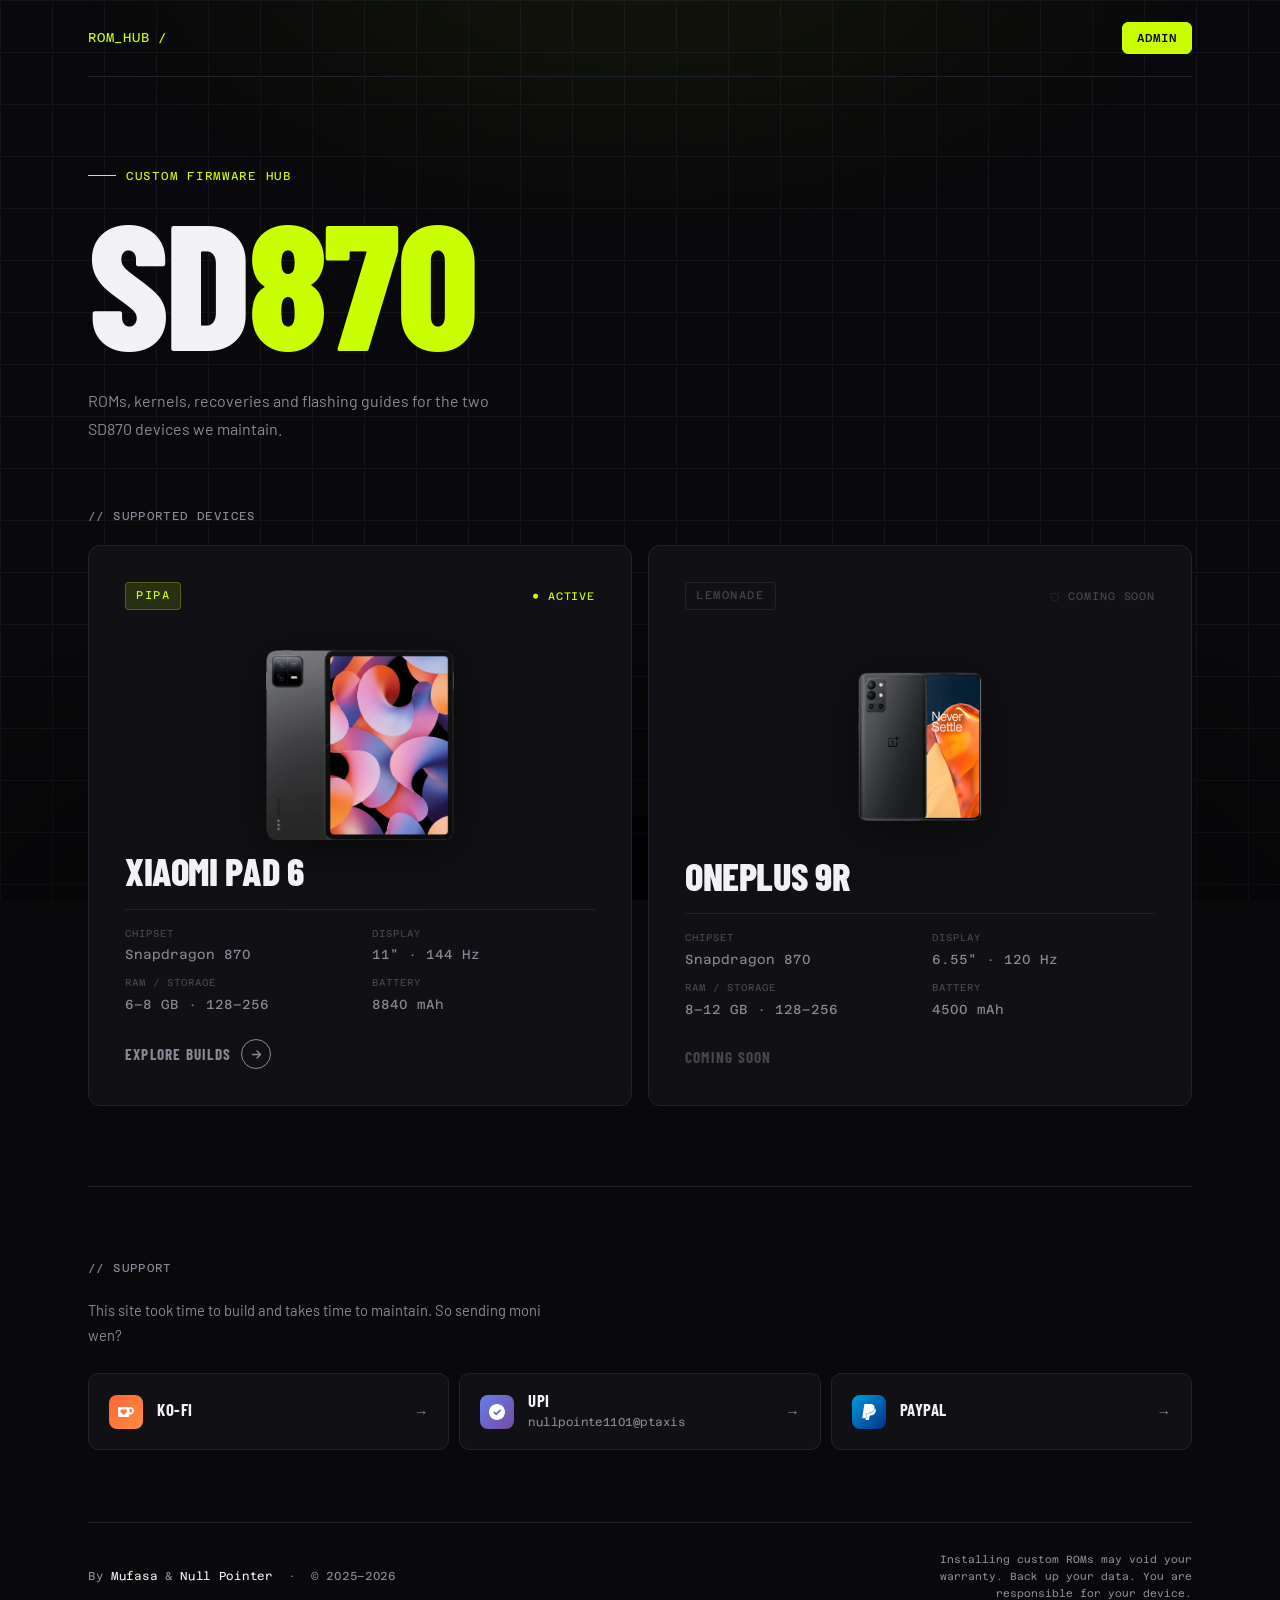
==== commit bda5d925: "Add Admin panel" ====
--- a/index.html
+++ b/index.html
@@ -10,6 +10,18 @@
     <link href="https://fonts.googleapis.com/css2?family=Barlow+Condensed:ital,wght@0,400;0,600;0,700;0,800;1,700&family=Barlow:wght@400;500&family=Azeret+Mono:wght@400;500&display=swap" rel="stylesheet">
     <link rel="stylesheet" href="css/base.css">
     <link rel="stylesheet" href="css/home.css">
+    
+    <style>
+        /* Authentication Modal Styles */
+        .modal { display: none; position: fixed; z-index: 1000; left: 0; top: 0; width: 100%; height: 100%; background-color: rgba(0,0,0,0.8); backdrop-filter: blur(5px); }
+        .modal-content { background-color: #111; margin: 15% auto; padding: 30px; border: 1px solid #caff00; width: 300px; border-radius: 8px; text-align: center; position: relative; font-family: 'Barlow', sans-serif; }
+        .close-btn { color: #aaa; position: absolute; top: 10px; right: 15px; font-size: 28px; font-weight: bold; cursor: pointer; }
+        .close-btn:hover { color: #caff00; }
+        .auth-input { width: 100%; padding: 10px; margin: 10px 0; background-color: #222; border: 1px solid #444; color: #fff; border-radius: 4px; box-sizing: border-box; font-family: 'Azeret Mono', monospace; }
+        .auth-input:focus { outline: none; border-color: #caff00; }
+        .auth-submit { width: 100%; padding: 10px; background-color: #caff00; color: #000; border: none; border-radius: 4px; font-weight: bold; cursor: pointer; margin-top: 15px; font-family: 'Barlow Condensed', sans-serif; font-size: 1.1rem; text-transform: uppercase; }
+        .auth-submit:hover { background-color: #a4cc00; }
+    </style>
 </head>
 <body>
 
@@ -19,7 +31,7 @@
         <nav>
             <a href="/" class="nav-logo">ROM_HUB /</a>
             <div class="nav-right">
-                <a href="admin/index.html" class="nav-link accent">Admin</a>
+                <a href="#" id="adminBtn" class="nav-link accent">Admin</a>
             </div>
         </nav>
     </header>
@@ -140,7 +152,6 @@
             So sending moni wen?
         </p>
         <div class="support-grid">
-
             <a href="https://ko-fi.com/nullpointer1101" target="_blank" rel="noopener" class="support-link">
                 <div class="support-icon icon-kofi">
                     <svg width="16" height="16" viewBox="0 0 24 24" fill="currentColor"><path d="M23.881 8.948c-.773-4.085-4.859-4.593-4.859-4.593H.723c-.604 0-.679.798-.679.798s-.082 7.324-.022 11.822c.164 2.424 2.586 2.672 2.586 2.672s8.267-.023 11.966-.049c2.438-.426 2.683-2.566 2.658-3.734 4.352.24 7.422-2.831 6.649-6.916zm-11.062 3.511c-1.246 1.453-4.011 3.976-4.011 3.976s-.121.119-.31.023c-.076-.057-.108-.09-.108-.09-.443-.441-3.368-3.049-4.034-3.954-.709-.965-1.041-2.7-.091-3.71.951-1.01 3.005-1.086 4.363.407 0 0 1.565-1.782 3.468-.963 1.904.82 1.832 3.011.723 4.311zm6.173.478c-.928.116-1.682.028-1.682.028V7.284h1.77s1.971.551 1.971 2.638c0 1.913-.985 2.67-2.059 3.015z"/></svg>
@@ -171,7 +182,6 @@
                 </div>
                 <span class="support-arrow">→</span>
             </a>
-
         </div>
     </section>
 
@@ -187,6 +197,17 @@
         </span>
     </footer>
 
+    <div id="loginModal" class="modal">
+        <div class="modal-content">
+            <span class="close-btn">&times;</span>
+            <h2 style="color: #fff; margin-bottom: 20px; font-family: 'Barlow Condensed', sans-serif;">System Access</h2>
+            <input type="text" id="usernameInput" placeholder="User" class="auth-input">
+            <input type="password" id="passwordInput" placeholder="Key" class="auth-input">
+            <button id="submitLoginBtn" class="auth-submit">AUTHORIZE</button>
+            <p id="errorMsg" style="color: #ff4444; display: none; margin-top: 10px; font-size: 14px;">Access Denied!</p>
+        </div>
+    </div>
+
 </div>
 
 <script>
@@ -194,6 +215,45 @@
         e.preventDefault();
         window.location.href = 'upi://pay?pa=nullpointe1101@ptaxis&pn=NullPointer';
     });
+
+    // Authentication Logic
+    const adminBtn = document.getElementById('adminBtn'); 
+    const modal = document.getElementById('loginModal');
+    const closeBtn = document.querySelector('.close-btn');
+    const submitLoginBtn = document.getElementById('submitLoginBtn');
+    const errorMsg = document.getElementById('errorMsg');
+
+    adminBtn.addEventListener('click', function(e) {
+        e.preventDefault();
+        modal.style.display = 'block';
+        errorMsg.style.display = 'none';
+    });
+
+    closeBtn.addEventListener('click', function() {
+        modal.style.display = 'none';
+    });
+
+    window.addEventListener('click', function(event) {
+        if (event.target == modal) {
+            modal.style.display = 'none';
+        }
+    });
+
+    submitLoginBtn.addEventListener('click', function() {
+        const userValue = document.getElementById('usernameInput').value;
+        const passValue = document.getElementById('passwordInput').value;
+
+        // Base64 Encoded Credentials
+        const eU = "YWRtaW4=";
+        const eP = "YWRtaW4xMjM=";
+
+        if (btoa(userValue) === eU && btoa(passValue) === eP) {
+            sessionStorage.setItem('sec_token', 'YXV0aG9yaXplZA=='); 
+            window.location.href = "admin/index.html"; 
+        } else {
+            errorMsg.style.display = 'block';
+        }
+    });
 </script>
 
 </body>
